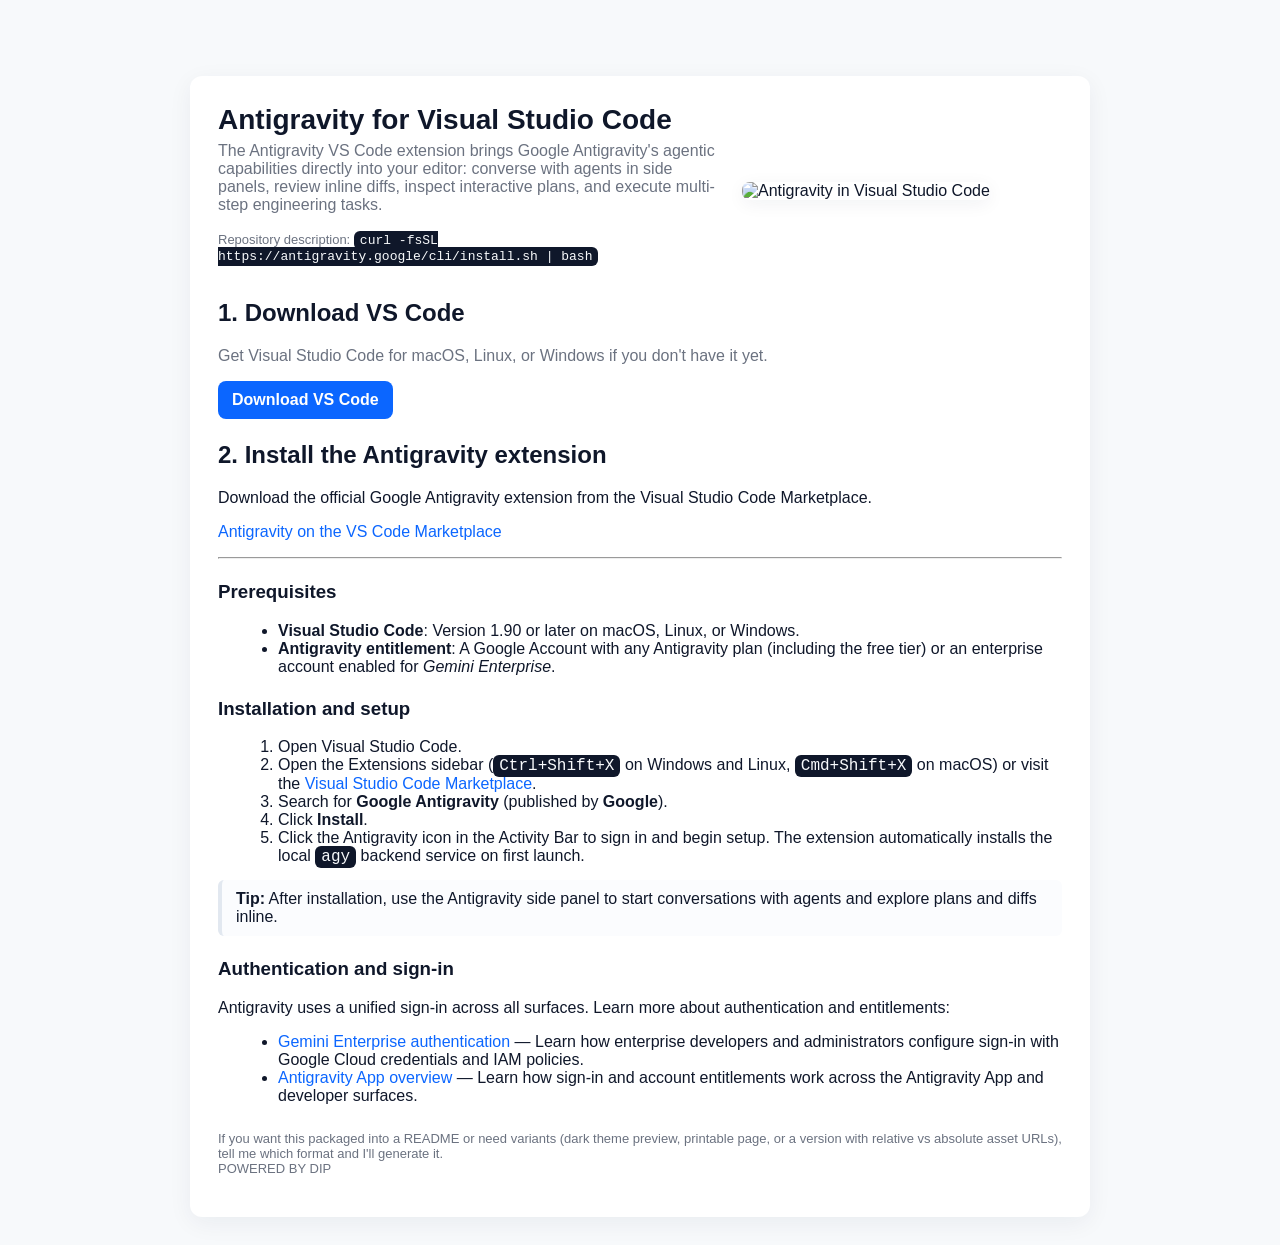
==== index.html @ 952e9e49 "Add index.html for Antigravity extension documentation This file contains the HTML structure and sty" ====
<!doctype html>
<html lang="en">
<head>
  <meta charset="utf-8" />
  <meta name="viewport" content="width=device-width,initial-scale=1" />
  <title>Antigravity for Visual Studio Code</title>
  <style>
    :root{
      --bg:#f7f9fb; --card:#ffffff; --muted:#6b7280; --accent:#0b66ff;
      --maxw:900px; font-family:Inter, "Segoe UI", Roboto, Helvetica, Arial, sans-serif;
    }
    html,body{height:100%; margin:0; background:var(--bg); color:#0f172a}
    .page{max-width:var(--maxw); margin:48px auto; padding:28px; background:transparent}
    .card{background:var(--card); border-radius:12px; box-shadow:0 6px 24px rgba(11,34,71,0.06); padding:28px}
    h1{margin:0 0 6px; font-size:28px}
    p.lead{margin:0 0 18px; color:var(--muted)}
    a{color:var(--accent); text-decoration:none}
    a:hover{text-decoration:underline}
    .muted{color:var(--muted)}
    .section{margin-top:22px}
    ol,ul{margin:8px 0 8px 20px}
    .hero{display:flex; gap:20px; align-items:center}
    .hero img{max-width:320px; width:100%; border-radius:8px; box-shadow:0 4px 18px rgba(11,34,71,0.06)}
    .btn{display:inline-block; background:var(--accent); color:#fff; padding:10px 14px; border-radius:8px; text-decoration:none; font-weight:600}
    .small{font-size:13px; color:var(--muted)}
    footer{margin-top:26px; font-size:13px; color:var(--muted)}
    code, pre{background:#0f172a; color:#f8fafc; padding:2px 6px; border-radius:6px; font-family:ui-monospace, SFMono-Regular, Menlo, Monaco, "Roboto Mono", "Courier New", monospace}
    .note{border-left:4px solid #e2e8f0; padding:10px 14px; background:#fbfcfe; border-radius:6px; margin:14px 0}
  </style>
</head>
<body>
  <main class="page">
    <article class="card" role="article" aria-labelledby="title">
      <header class="hero">
        <div style="flex:1">
          <h1 id="title">Antigravity for Visual Studio Code</h1>
          <p class="lead">The Antigravity VS Code extension brings Google Antigravity's agentic capabilities directly into your editor: converse with agents in side panels, review inline diffs, inspect interactive plans, and execute multi-step engineering tasks.</p>
          <p class="small">Repository description: <code>curl -fsSL https://antigravity.google/cli/install.sh | bash</code></p>
        </div>
        <figure style="width:320px; margin:0">
          <img src="/assets/image/blog/vscode-extension-marketplace.png" alt="Antigravity in Visual Studio Code" />
        </figure>
      </header>

      <section class="section" id="download">
        <h2>1. Download VS Code</h2>
        <p class="muted">Get Visual Studio Code for macOS, Linux, or Windows if you don't have it yet.</p>
        <p><a class="btn" href="https://code.visualstudio.com/" target="_blank" rel="noopener noreferrer">Download VS Code</a></p>
      </section>

      <section class="section" id="install-extension">
        <h2>2. Install the Antigravity extension</h2>
        <p>Download the official Google Antigravity extension from the Visual Studio Code Marketplace.</p>
        <p><a href="https://marketplace.visualstudio.com/items?itemName=Google.google-antigravity" target="_blank" rel="noopener noreferrer">Antigravity on the VS Code Marketplace</a></p>
      </section>

      <hr />

      <section class="section" id="prereqs">
        <h3>Prerequisites</h3>
        <ul>
          <li><strong>Visual Studio Code</strong>: Version 1.90 or later on macOS, Linux, or Windows.</li>
          <li><strong>Antigravity entitlement</strong>: A Google Account with any Antigravity plan (including the free tier) or an enterprise account enabled for <em>Gemini Enterprise</em>.</li>
        </ul>
      </section>

      <section class="section" id="installation-setup">
        <h3>Installation and setup</h3>
        <ol>
          <li>Open Visual Studio Code.</li>
          <li>Open the Extensions sidebar (<code>Ctrl+Shift+X</code> on Windows and Linux, <code>Cmd+Shift+X</code> on macOS) or visit the <a href="https://marketplace.visualstudio.com/items?itemName=Google.google-antigravity" target="_blank" rel="noopener noreferrer">Visual Studio Code Marketplace</a>.</li>
          <li>Search for <strong>Google Antigravity</strong> (published by <strong>Google</strong>).</li>
          <li>Click <strong>Install</strong>.</li>
          <li>Click the Antigravity icon in the Activity Bar to sign in and begin setup. The extension automatically installs the local <code>agy</code> backend service on first launch.</li>
        </ol>
        <p class="note"><strong>Tip:</strong> After installation, use the Antigravity side panel to start conversations with agents and explore plans and diffs inline.</p>
      </section>

      <section class="section" id="auth">
        <h3>Authentication and sign-in</h3>
        <p>Antigravity uses a unified sign-in across all surfaces. Learn more about authentication and entitlements:</p>
        <ul>
          <li><a href="/docs/enterprise" target="_blank" rel="noopener noreferrer">Gemini Enterprise authentication</a> — Learn how enterprise developers and administrators configure sign-in with Google Cloud credentials and IAM policies.</li>
          <li><a href="/docs/overview" target="_blank" rel="noopener noreferrer">Antigravity App overview</a> — Learn how sign-in and account entitlements work across the Antigravity App and developer surfaces.</li>
        </ul>
      </section>

      <footer>
        <p class="small">If you want this packaged into a README or need variants (dark theme preview, printable page, or a version with relative vs absolute asset URLs), tell me which format and I'll generate it.<br>POWERED BY DIP</p>
      </footer>
    </article>
  </main>
</body>
</html>
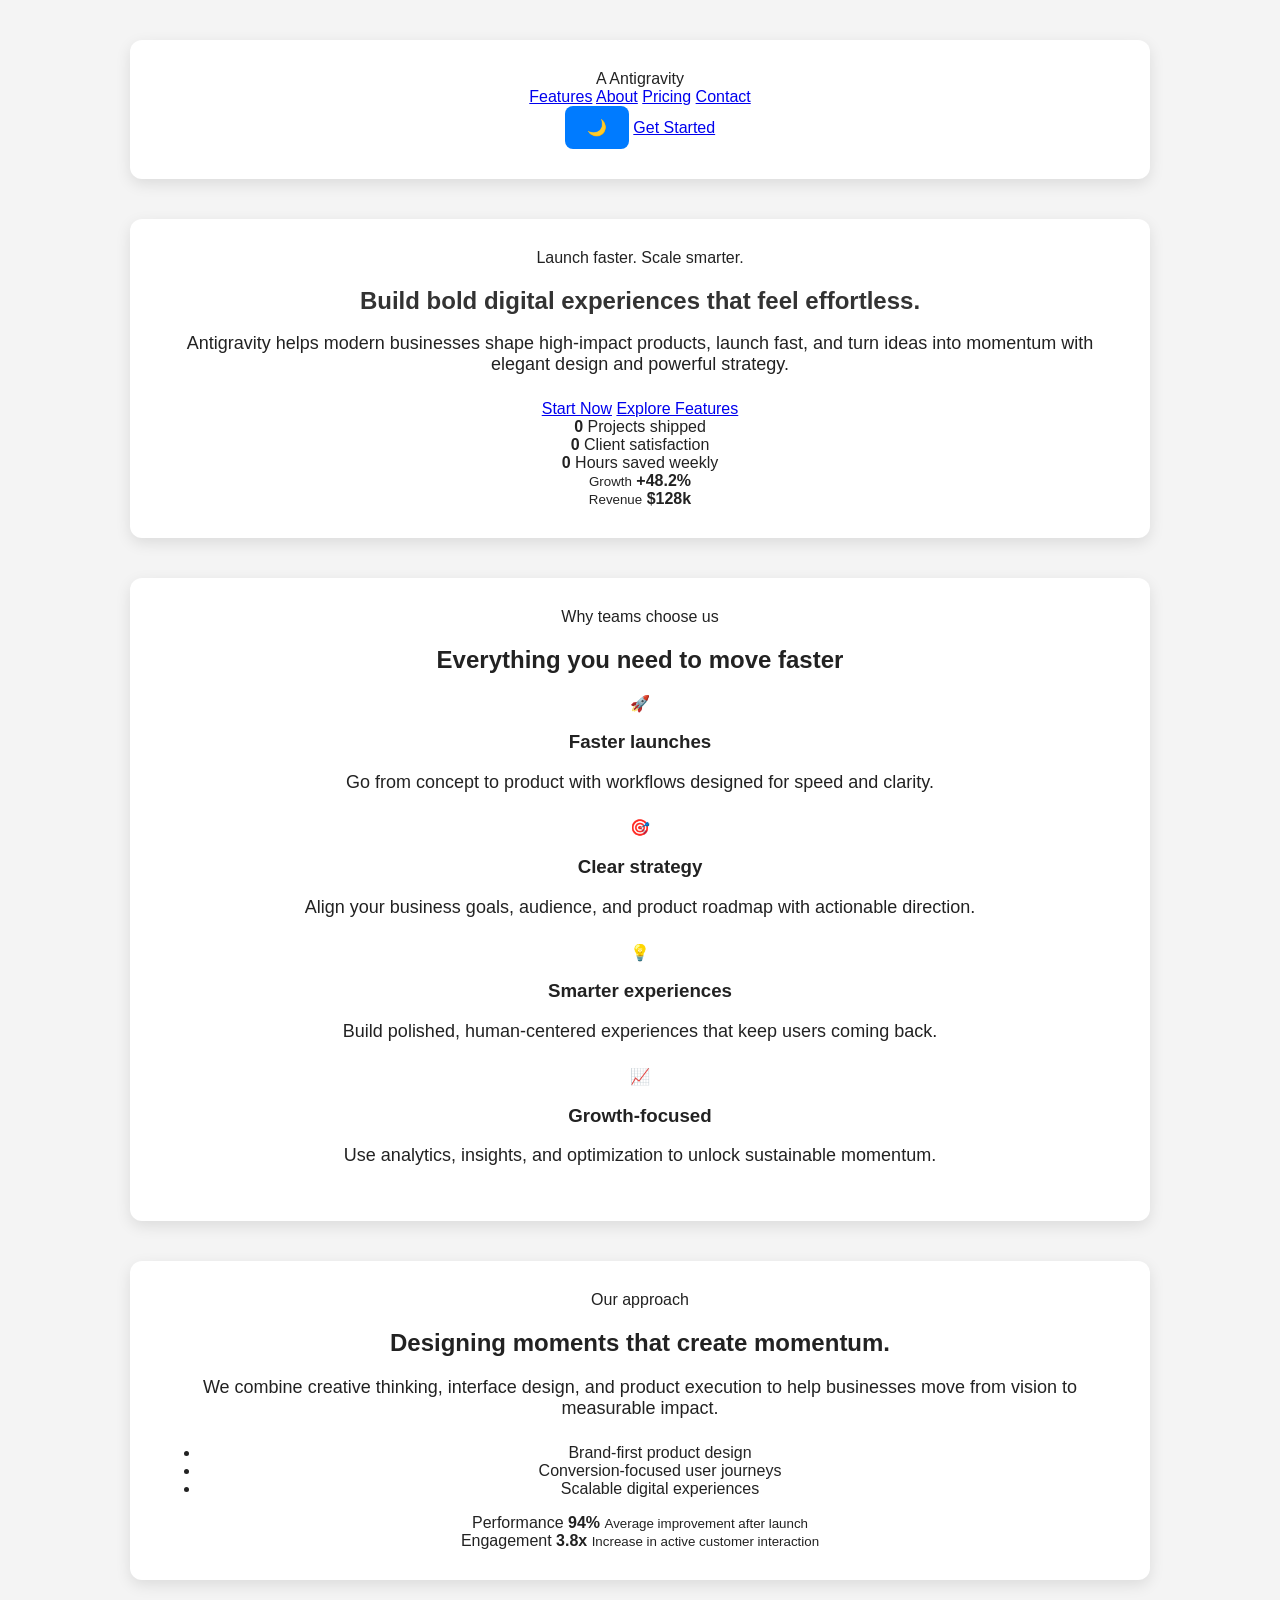
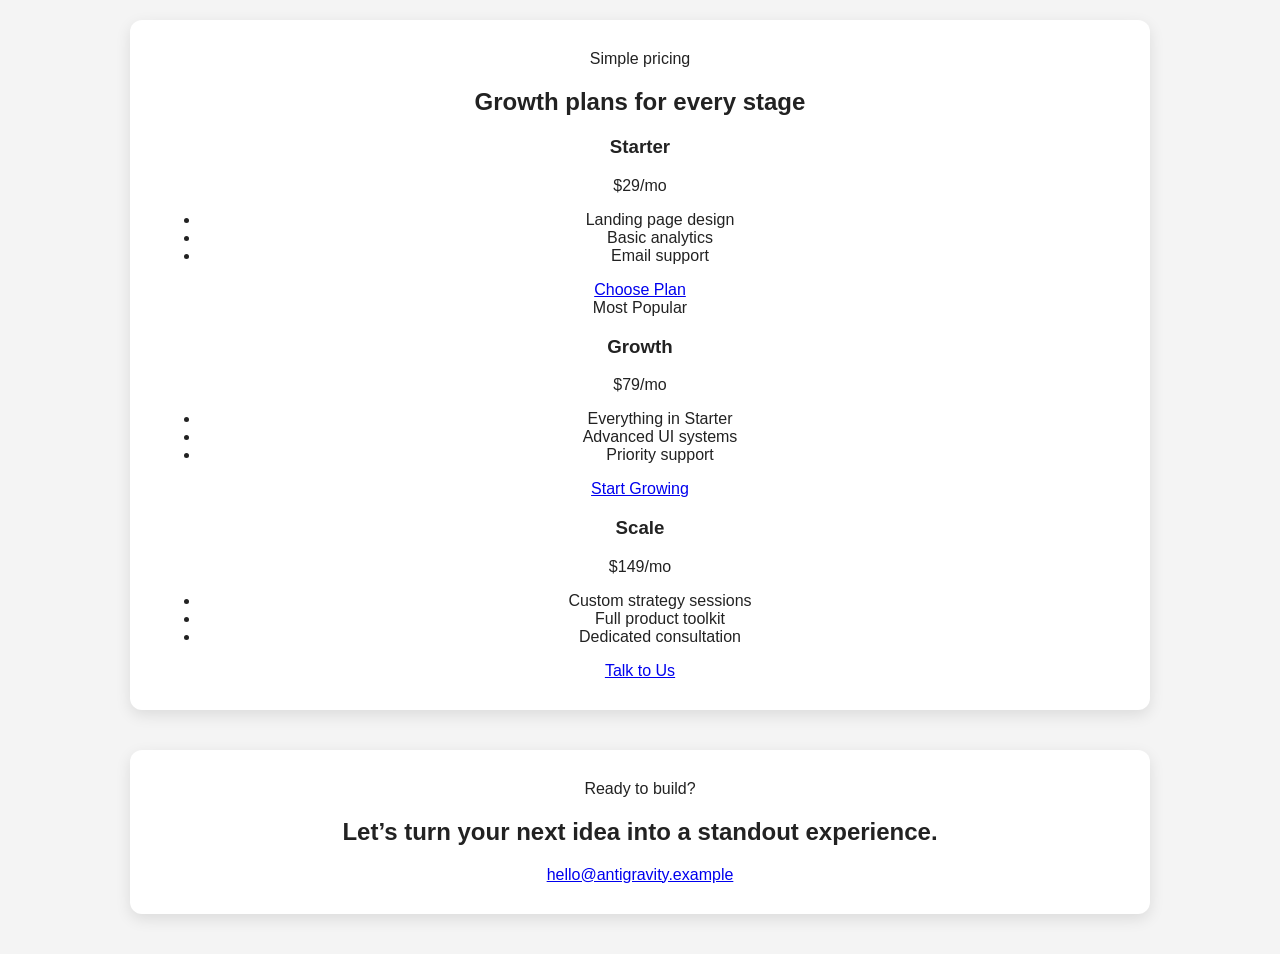
==== commit 1e890e10: "Revamp index.html for Antigravity Studio landing page Updated the HTML structure and styling for a m" ====
--- a/index.html
+++ b/index.html
@@ -1,94 +1,254 @@
-<!doctype html>
+<!DOCTYPE html>
 <html lang="en">
-<head>
-  <meta charset="utf-8" />
-  <meta name="viewport" content="width=device-width,initial-scale=1" />
-  <title>Antigravity for Visual Studio Code</title>
-  <style>
-    :root{
-      --bg:#f7f9fb; --card:#ffffff; --muted:#6b7280; --accent:#0b66ff;
-      --maxw:900px; font-family:Inter, "Segoe UI", Roboto, Helvetica, Arial, sans-serif;
-    }
-    html,body{height:100%; margin:0; background:var(--bg); color:#0f172a}
-    .page{max-width:var(--maxw); margin:48px auto; padding:28px; background:transparent}
-    .card{background:var(--card); border-radius:12px; box-shadow:0 6px 24px rgba(11,34,71,0.06); padding:28px}
-    h1{margin:0 0 6px; font-size:28px}
-    p.lead{margin:0 0 18px; color:var(--muted)}
-    a{color:var(--accent); text-decoration:none}
-    a:hover{text-decoration:underline}
-    .muted{color:var(--muted)}
-    .section{margin-top:22px}
-    ol,ul{margin:8px 0 8px 20px}
-    .hero{display:flex; gap:20px; align-items:center}
-    .hero img{max-width:320px; width:100%; border-radius:8px; box-shadow:0 4px 18px rgba(11,34,71,0.06)}
-    .btn{display:inline-block; background:var(--accent); color:#fff; padding:10px 14px; border-radius:8px; text-decoration:none; font-weight:600}
-    .small{font-size:13px; color:var(--muted)}
-    footer{margin-top:26px; font-size:13px; color:var(--muted)}
-    code, pre{background:#0f172a; color:#f8fafc; padding:2px 6px; border-radius:6px; font-family:ui-monospace, SFMono-Regular, Menlo, Monaco, "Roboto Mono", "Courier New", monospace}
-    .note{border-left:4px solid #e2e8f0; padding:10px 14px; background:#fbfcfe; border-radius:6px; margin:14px 0}
-  </style>
-</head>
-<body>
-  <main class="page">
-    <article class="card" role="article" aria-labelledby="title">
-      <header class="hero">
-        <div style="flex:1">
-          <h1 id="title">Antigravity for Visual Studio Code</h1>
-          <p class="lead">The Antigravity VS Code extension brings Google Antigravity's agentic capabilities directly into your editor: converse with agents in side panels, review inline diffs, inspect interactive plans, and execute multi-step engineering tasks.</p>
-          <p class="small">Repository description: <code>curl -fsSL https://antigravity.google/cli/install.sh | bash</code></p>
-        </div>
-        <figure style="width:320px; margin:0">
-          <img src="/assets/image/blog/vscode-extension-marketplace.png" alt="Antigravity in Visual Studio Code" />
-        </figure>
+  <head>
+    <meta charset="UTF-8" />
+    <meta name="viewport" content="width=device-width, initial-scale=1.0" />
+    <title>Antigravity Studio</title>
+    <meta
+      name="description"
+      content="A modern, upgraded landing page for Antigravity."
+    />
+    <link rel="preconnect" href="https://fonts.googleapis.com" />
+    <link rel="preconnect" href="https://fonts.gstatic.com" crossorigin />
+    <link
+      href="https://fonts.googleapis.com/css2?family=Inter:wght@400;500;600;700;800&display=swap"
+      rel="stylesheet"
+    />
+    <link rel="stylesheet" href="style.css" />
+  </head>
+  <body>
+    <div class="page-shell">
+      <header class="topbar">
+        <nav class="navbar container">
+          <div class="brand">
+            <span class="brand-mark">A</span>
+            <span>Antigravity</span>
+          </div>
+
+          <div class="nav-links">
+            <a href="#features">Features</a>
+            <a href="#about">About</a>
+            <a href="#pricing">Pricing</a>
+            <a href="#contact">Contact</a>
+          </div>
+
+          <div class="nav-actions">
+            <button class="theme-toggle" aria-label="Toggle theme">
+              <span class="theme-icon">🌙</span>
+            </button>
+            <a href="#contact" class="btn btn-primary">Get Started</a>
+          </div>
+        </nav>
       </header>
 
-      <section class="section" id="download">
-        <h2>1. Download VS Code</h2>
-        <p class="muted">Get Visual Studio Code for macOS, Linux, or Windows if you don't have it yet.</p>
-        <p><a class="btn" href="https://code.visualstudio.com/" target="_blank" rel="noopener noreferrer">Download VS Code</a></p>
-      </section>
-
-      <section class="section" id="install-extension">
-        <h2>2. Install the Antigravity extension</h2>
-        <p>Download the official Google Antigravity extension from the Visual Studio Code Marketplace.</p>
-        <p><a href="https://marketplace.visualstudio.com/items?itemName=Google.google-antigravity" target="_blank" rel="noopener noreferrer">Antigravity on the VS Code Marketplace</a></p>
-      </section>
-
-      <hr />
-
-      <section class="section" id="prereqs">
-        <h3>Prerequisites</h3>
-        <ul>
-          <li><strong>Visual Studio Code</strong>: Version 1.90 or later on macOS, Linux, or Windows.</li>
-          <li><strong>Antigravity entitlement</strong>: A Google Account with any Antigravity plan (including the free tier) or an enterprise account enabled for <em>Gemini Enterprise</em>.</li>
-        </ul>
-      </section>
-
-      <section class="section" id="installation-setup">
-        <h3>Installation and setup</h3>
-        <ol>
-          <li>Open Visual Studio Code.</li>
-          <li>Open the Extensions sidebar (<code>Ctrl+Shift+X</code> on Windows and Linux, <code>Cmd+Shift+X</code> on macOS) or visit the <a href="https://marketplace.visualstudio.com/items?itemName=Google.google-antigravity" target="_blank" rel="noopener noreferrer">Visual Studio Code Marketplace</a>.</li>
-          <li>Search for <strong>Google Antigravity</strong> (published by <strong>Google</strong>).</li>
-          <li>Click <strong>Install</strong>.</li>
-          <li>Click the Antigravity icon in the Activity Bar to sign in and begin setup. The extension automatically installs the local <code>agy</code> backend service on first launch.</li>
-        </ol>
-        <p class="note"><strong>Tip:</strong> After installation, use the Antigravity side panel to start conversations with agents and explore plans and diffs inline.</p>
-      </section>
-
-      <section class="section" id="auth">
-        <h3>Authentication and sign-in</h3>
-        <p>Antigravity uses a unified sign-in across all surfaces. Learn more about authentication and entitlements:</p>
-        <ul>
-          <li><a href="/docs/enterprise" target="_blank" rel="noopener noreferrer">Gemini Enterprise authentication</a> — Learn how enterprise developers and administrators configure sign-in with Google Cloud credentials and IAM policies.</li>
-          <li><a href="/docs/overview" target="_blank" rel="noopener noreferrer">Antigravity App overview</a> — Learn how sign-in and account entitlements work across the Antigravity App and developer surfaces.</li>
-        </ul>
-      </section>
-
-      <footer>
-        <p class="small">If you want this packaged into a README or need variants (dark theme preview, printable page, or a version with relative vs absolute asset URLs), tell me which format and I'll generate it.<br>POWERED BY DIP</p>
-      </footer>
-    </article>
-  </main>
-</body>
+      <main>
+        <section class="hero">
+          <div class="container hero-grid">
+            <div class="hero-copy">
+              <span class="badge">Launch faster. Scale smarter.</span>
+              <h1>Build bold digital experiences that feel effortless.</h1>
+              <p>
+                Antigravity helps modern businesses shape high-impact products,
+                launch fast, and turn ideas into momentum with elegant design and
+                powerful strategy.
+              </p>
+
+              <div class="hero-actions">
+                <a href="#pricing" class="btn btn-primary">Start Now</a>
+                <a href="#features" class="btn btn-secondary">Explore Features</a>
+              </div>
+
+              <div class="social-proof">
+                <div>
+                  <strong data-target="1200">0</strong>
+                  <span>Projects shipped</span>
+                </div>
+                <div>
+                  <strong data-target="98">0</strong>
+                  <span>Client satisfaction</span>
+                </div>
+                <div>
+                  <strong data-target="24">0</strong>
+                  <span>Hours saved weekly</span>
+                </div>
+              </div>
+            </div>
+
+            <div class="hero-visual">
+              <div class="dashboard-card">
+                <div class="panel-header">
+                  <span class="dot red"></span>
+                  <span class="dot yellow"></span>
+                  <span class="dot green"></span>
+                </div>
+
+                <div class="mini-chart">
+                  <div class="line line-one"></div>
+                  <div class="line line-two"></div>
+                  <div class="bars">
+                    <span style="height: 44%"></span>
+                    <span style="height: 58%"></span>
+                    <span style="height: 65%"></span>
+                    <span style="height: 75%"></span>
+                    <span style="height: 82%"></span>
+                    <span style="height: 95%"></span>
+                  </div>
+                </div>
+
+                <div class="stats-row">
+                  <div class="stat-box">
+                    <small>Growth</small>
+                    <strong>+48.2%</strong>
+                  </div>
+                  <div class="stat-box accent">
+                    <small>Revenue</small>
+                    <strong>$128k</strong>
+                  </div>
+                </div>
+              </div>
+            </div>
+          </div>
+        </section>
+
+        <section id="features" class="features section">
+          <div class="container">
+            <div class="section-heading">
+              <span class="eyebrow">Why teams choose us</span>
+              <h2>Everything you need to move faster</h2>
+            </div>
+
+            <div class="feature-grid">
+              <article class="feature-card">
+                <div class="icon">🚀</div>
+                <h3>Faster launches</h3>
+                <p>
+                  Go from concept to product with workflows designed for speed and
+                  clarity.
+                </p>
+              </article>
+
+              <article class="feature-card">
+                <div class="icon">🎯</div>
+                <h3>Clear strategy</h3>
+                <p>
+                  Align your business goals, audience, and product roadmap with
+                  actionable direction.
+                </p>
+              </article>
+
+              <article class="feature-card">
+                <div class="icon">💡</div>
+                <h3>Smarter experiences</h3>
+                <p>
+                  Build polished, human-centered experiences that keep users
+                  coming back.
+                </p>
+              </article>
+
+              <article class="feature-card">
+                <div class="icon">📈</div>
+                <h3>Growth-focused</h3>
+                <p>
+                  Use analytics, insights, and optimization to unlock sustainable
+                  momentum.
+                </p>
+              </article>
+            </div>
+          </div>
+        </section>
+
+        <section id="about" class="about section">
+          <div class="container split">
+            <div class="about-copy">
+              <span class="eyebrow">Our approach</span>
+              <h2>Designing moments that create momentum.</h2>
+              <p>
+                We combine creative thinking, interface design, and product
+                execution to help businesses move from vision to measurable
+                impact.
+              </p>
+              <ul class="check-list">
+                <li>Brand-first product design</li>
+                <li>Conversion-focused user journeys</li>
+                <li>Scalable digital experiences</li>
+              </ul>
+            </div>
+
+            <div class="about-panel">
+              <div class="mini-card">
+                <span>Performance</span>
+                <strong>94%</strong>
+                <small>Average improvement after launch</small>
+              </div>
+
+              <div class="mini-card dark">
+                <span>Engagement</span>
+                <strong>3.8x</strong>
+                <small>Increase in active customer interaction</small>
+              </div>
+            </div>
+          </div>
+        </section>
+
+        <section id="pricing" class="pricing section">
+          <div class="container">
+            <div class="section-heading">
+              <span class="eyebrow">Simple pricing</span>
+              <h2>Growth plans for every stage</h2>
+            </div>
+
+            <div class="pricing-grid">
+              <article class="price-card">
+                <h3>Starter</h3>
+                <div class="price">$29<span>/mo</span></div>
+                <ul>
+                  <li>Landing page design</li>
+                  <li>Basic analytics</li>
+                  <li>Email support</li>
+                </ul>
+                <a href="#contact" class="btn btn-secondary">Choose Plan</a>
+              </article>
+
+              <article class="price-card featured">
+                <span class="popular">Most Popular</span>
+                <h3>Growth</h3>
+                <div class="price">$79<span>/mo</span></div>
+                <ul>
+                  <li>Everything in Starter</li>
+                  <li>Advanced UI systems</li>
+                  <li>Priority support</li>
+                </ul>
+                <a href="#contact" class="btn btn-primary">Start Growing</a>
+              </article>
+
+              <article class="price-card">
+                <h3>Scale</h3>
+                <div class="price">$149<span>/mo</span></div>
+                <ul>
+                  <li>Custom strategy sessions</li>
+                  <li>Full product toolkit</li>
+                  <li>Dedicated consultation</li>
+                </ul>
+                <a href="#contact" class="btn btn-secondary">Talk to Us</a>
+              </article>
+            </div>
+          </div>
+        </section>
+
+        <section id="contact" class="cta section">
+          <div class="container cta-box">
+            <div>
+              <span class="eyebrow">Ready to build?</span>
+              <h2>Let’s turn your next idea into a standout experience.</h2>
+            </div>
+            <a href="mailto:hello@antigravity.example" class="btn btn-primary"
+              >hello@antigravity.example</a
+            >
+          </div>
+        </section>
+      </main>
+    </div>
+
+    <script src="script.js"></script>
+  </body>
 </html>
--- a/style.css
+++ b/style.css
@@ -0,0 +1,46 @@
+body {
+  margin: 0;
+  font-family: Arial, sans-serif;
+  background: #f4f4f4;
+  color: #222;
+}
+
+.container {
+  max-width: 960px;
+  margin: 40px auto;
+  padding: 30px;
+  background: #ffffff;
+  border-radius: 12px;
+  box-shadow: 0 5px 15px rgba(0, 0, 0, 0.1);
+  text-align: center;
+}
+
+h1 {
+  color: #333;
+  margin-bottom: 15px;
+}
+
+p {
+  font-size: 18px;
+  margin-bottom: 25px;
+}
+
+button {
+  background: #007bff;
+  color: white;
+  border: none;
+  padding: 12px 22px;
+  border-radius: 8px;
+  font-size: 16px;
+  cursor: pointer;
+  transition: 0.2s ease;
+}
+
+button:hover {
+  background: #005ec2;
+}
+
+button:disabled {
+  background: #6c757d;
+  cursor: not-allowed;
+}
